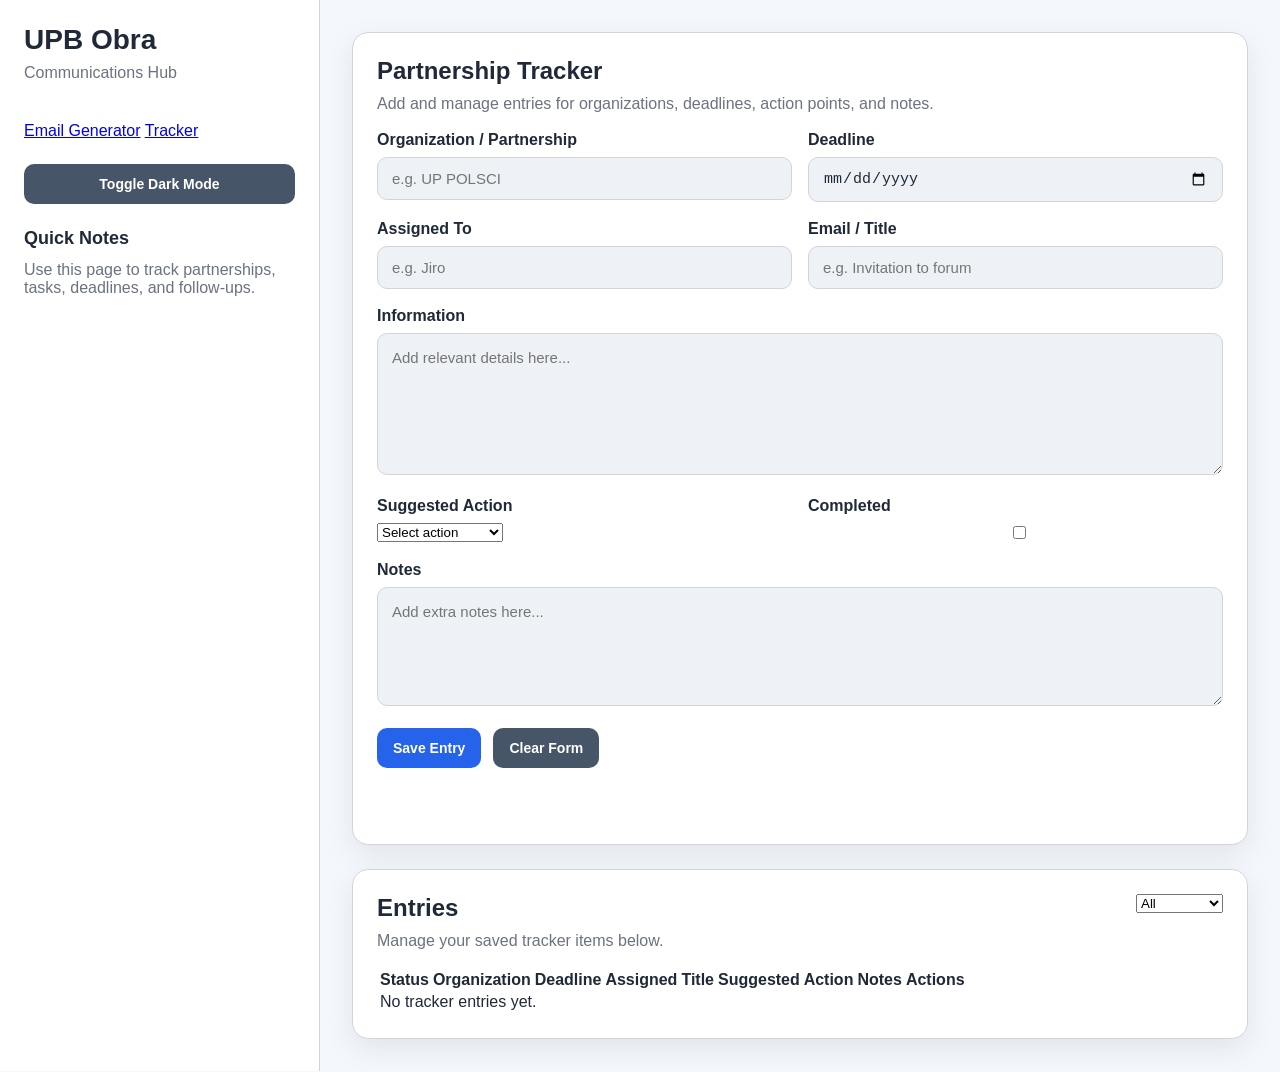
==== tracker.html @ f535147c "Create tracker.html" ====
<!DOCTYPE html>
<html lang="en">
<head>
  <meta charset="UTF-8" />
  <meta name="viewport" content="width=device-width, initial-scale=1.0" />
  <title>UPB Obra Tracker</title>
  <link rel="stylesheet" href="style.css" />
</head>
<body>
  <div class="app">
    <aside class="sidebar">
      <div>
        <h1>UPB Obra</h1>
        <p class="subtitle">Communications Hub</p>
      </div>

      <nav class="sidebar-nav">
        <a href="index.html" class="nav-link">Email Generator</a>
        <a href="tracker.html" class="nav-link active">Tracker</a>
      </nav>

      <div class="sidebar-section">
        <button id="themeToggle" class="secondary-btn full-width">Toggle Dark Mode</button>
      </div>

      <div class="sidebar-section">
        <h2>Quick Notes</h2>
        <p class="helper-text">
          Use this page to track partnerships, tasks, deadlines, and follow-ups.
        </p>
      </div>
    </aside>

    <main class="main-content">
      <section class="card">
        <div class="section-header">
          <div>
            <h2>Partnership Tracker</h2>
            <p class="helper-text">Add and manage entries for organizations, deadlines, action points, and notes.</p>
          </div>
        </div>

        <form id="trackerForm">
          <input type="hidden" id="entryId" />

          <div class="form-grid">
            <div class="form-group">
              <label for="organization">Organization / Partnership</label>
              <input type="text" id="organization" placeholder="e.g. UP POLSCI" />
            </div>

            <div class="form-group">
              <label for="deadline">Deadline</label>
              <input type="date" id="deadline" />
            </div>
          </div>

          <div class="form-grid">
            <div class="form-group">
              <label for="assignedTo">Assigned To</label>
              <input type="text" id="assignedTo" placeholder="e.g. Jiro" />
            </div>

            <div class="form-group">
              <label for="title">Email / Title</label>
              <input type="text" id="title" placeholder="e.g. Invitation to forum" />
            </div>
          </div>

          <div class="form-group">
            <label for="information">Information</label>
            <textarea id="information" rows="5" placeholder="Add relevant details here..."></textarea>
          </div>

          <div class="form-grid">
            <div class="form-group">
              <label for="action">Suggested Action</label>
              <select id="action">
                <option value="">Select action</option>
                <option value="Follow Up">Follow Up</option>
                <option value="Negotiate">Negotiate</option>
                <option value="Coordinate">Coordinate</option>
                <option value="Review">Review</option>
                <option value="Approve">Approve</option>
                <option value="Decline">Decline</option>
                <option value="Pending Decision">Pending Decision</option>
              </select>
            </div>

            <div class="form-group checkbox-group">
              <label for="completed">Completed</label>
              <input type="checkbox" id="completed" />
            </div>
          </div>

          <div class="form-group">
            <label for="notes">Notes</label>
            <textarea id="notes" rows="4" placeholder="Add extra notes here..."></textarea>
          </div>

          <div class="button-group">
            <button type="submit" class="primary-btn">Save Entry</button>
            <button type="button" id="resetFormBtn" class="secondary-btn">Clear Form</button>
          </div>
        </form>

        <p id="trackerStatusMessage" class="status-message"></p>
      </section>

      <section class="card">
        <div class="section-header">
          <div>
            <h2>Entries</h2>
            <p class="helper-text">Manage your saved tracker items below.</p>
          </div>

          <div class="button-group">
            <select id="filterStatus" class="filter-select">
              <option value="all">All</option>
              <option value="pending">Pending</option>
              <option value="completed">Completed</option>
            </select>
          </div>
        </div>

        <div class="table-wrap">
          <table class="tracker-table">
            <thead>
              <tr>
                <th>Status</th>
                <th>Organization</th>
                <th>Deadline</th>
                <th>Assigned</th>
                <th>Title</th>
                <th>Suggested Action</th>
                <th>Notes</th>
                <th>Actions</th>
              </tr>
            </thead>
            <tbody id="trackerTableBody">
              <tr>
                <td colspan="8" class="empty-cell">No tracker entries yet.</td>
              </tr>
            </tbody>
          </table>
        </div>
      </section>
    </main>
  </div>

  <script src="tracker.js"></script>
</body>
</html>
---- style.css ----
:root {
  --bg: #f4f7fb;
  --panel: #ffffff;
  --panel-2: #eef2f7;
  --text: #1f2937;
  --muted: #6b7280;
  --border: #d1d5db;
  --primary: #2563eb;
  --primary-hover: #1d4ed8;
  --warning: #dc2626;
  --warning-hover: #b91c1c;
  --secondary: #475569;
  --secondary-hover: #334155;
  --danger: #7f1d1d;
  --danger-hover: #991b1b;
  --success: #15803d;
  --shadow: 0 10px 30px rgba(0, 0, 0, 0.08);
}

body.dark {
  --bg: #0f172a;
  --panel: #111827;
  --panel-2: #1f2937;
  --text: #f3f4f6;
  --muted: #9ca3af;
  --border: #374151;
  --primary: #3b82f6;
  --primary-hover: #2563eb;
  --warning: #ef4444;
  --warning-hover: #dc2626;
  --secondary: #64748b;
  --secondary-hover: #475569;
  --danger: #b91c1c;
  --danger-hover: #991b1b;
  --success: #22c55e;
  --shadow: 0 10px 30px rgba(0, 0, 0, 0.35);
}

* {
  box-sizing: border-box;
}

body {
  margin: 0;
  font-family: Arial, sans-serif;
  background: var(--bg);
  color: var(--text);
}

.app {
  display: grid;
  grid-template-columns: 320px 1fr;
  min-height: 100vh;
}

.sidebar {
  background: var(--panel);
  border-right: 1px solid var(--border);
  padding: 24px;
  display: flex;
  flex-direction: column;
  gap: 24px;
}

.sidebar h1 {
  margin: 0;
  font-size: 28px;
}

.subtitle {
  margin-top: 8px;
  color: var(--muted);
}

.sidebar-section h2 {
  margin-top: 0;
  margin-bottom: 12px;
  font-size: 18px;
}

.main-content {
  padding: 32px;
  display: flex;
  flex-direction: column;
  gap: 24px;
}

.card {
  background: var(--panel);
  border: 1px solid var(--border);
  border-radius: 16px;
  padding: 24px;
  box-shadow: var(--shadow);
  max-width: 980px;
}

.card h2 {
  margin-top: 0;
  margin-bottom: 10px;
}

.form-grid {
  display: grid;
  grid-template-columns: 1fr 1fr;
  gap: 16px;
}

.form-group {
  margin-bottom: 18px;
}

label {
  display: block;
  font-weight: bold;
  margin-bottom: 8px;
}

input,
textarea {
  width: 100%;
  padding: 12px 14px;
  border: 1px solid var(--border);
  border-radius: 10px;
  background: var(--panel-2);
  color: var(--text);
  font-size: 15px;
}

textarea {
  resize: vertical;
  line-height: 1.55;
  font-family: inherit;
}

.button-group {
  display: flex;
  gap: 12px;
  flex-wrap: wrap;
}

button {
  border: none;
  border-radius: 10px;
  padding: 12px 16px;
  font-size: 14px;
  font-weight: bold;
  cursor: pointer;
  transition: 0.2s ease;
}

button:hover {
  transform: translateY(-1px);
}

.primary-btn {
  background: var(--primary);
  color: white;
}

.primary-btn:hover {
  background: var(--primary-hover);
}

.warning-btn {
  background: var(--warning);
  color: white;
}

.warning-btn:hover {
  background: var(--warning-hover);
}

.secondary-btn {
  background: var(--secondary);
  color: white;
}

.secondary-btn:hover {
  background: var(--secondary-hover);
}

.danger-btn {
  background: var(--danger);
  color: white;
}

.danger-btn:hover {
  background: var(--danger-hover);
}

.full-width {
  width: 100%;
}

.status-message {
  margin-top: 16px;
  color: var(--success);
  font-weight: bold;
  min-height: 20px;
}

.history-list {
  display: flex;
  flex-direction: column;
  gap: 10px;
  max-height: 420px;
  overflow-y: auto;
}

.history-item {
  background: var(--panel-2);
  border: 1px solid var(--border);
  border-radius: 10px;
  padding: 12px;
  cursor: pointer;
}

.history-item:hover {
  border-color: var(--primary);
}

.history-title {
  font-weight: bold;
  margin-bottom: 6px;
}

.history-meta {
  font-size: 13px;
  color: var(--muted);
}

.empty-text {
  color: var(--muted);
  margin: 0;
}

.helper-text {
  margin: 0;
  color: var(--muted);
}

.section-header {
  display: flex;
  justify-content: space-between;
  gap: 16px;
  align-items: flex-start;
  margin-bottom: 18px;
}

code {
  background: var(--panel-2);
  padding: 2px 6px;
  border-radius: 6px;
  border: 1px solid var(--border);
}

@media (max-width: 900px) {
  .app {
    grid-template-columns: 1fr;
  }

  .sidebar {
    border-right: none;
    border-bottom: 1px solid var(--border);
  }

  .main-content {
    padding: 20px;
  }

  .card {
    padding: 18px;
  }

  .form-grid {
    grid-template-columns: 1fr;
  }

  .section-header {
    flex-direction: column;
    align-items: stretch;
  }
}
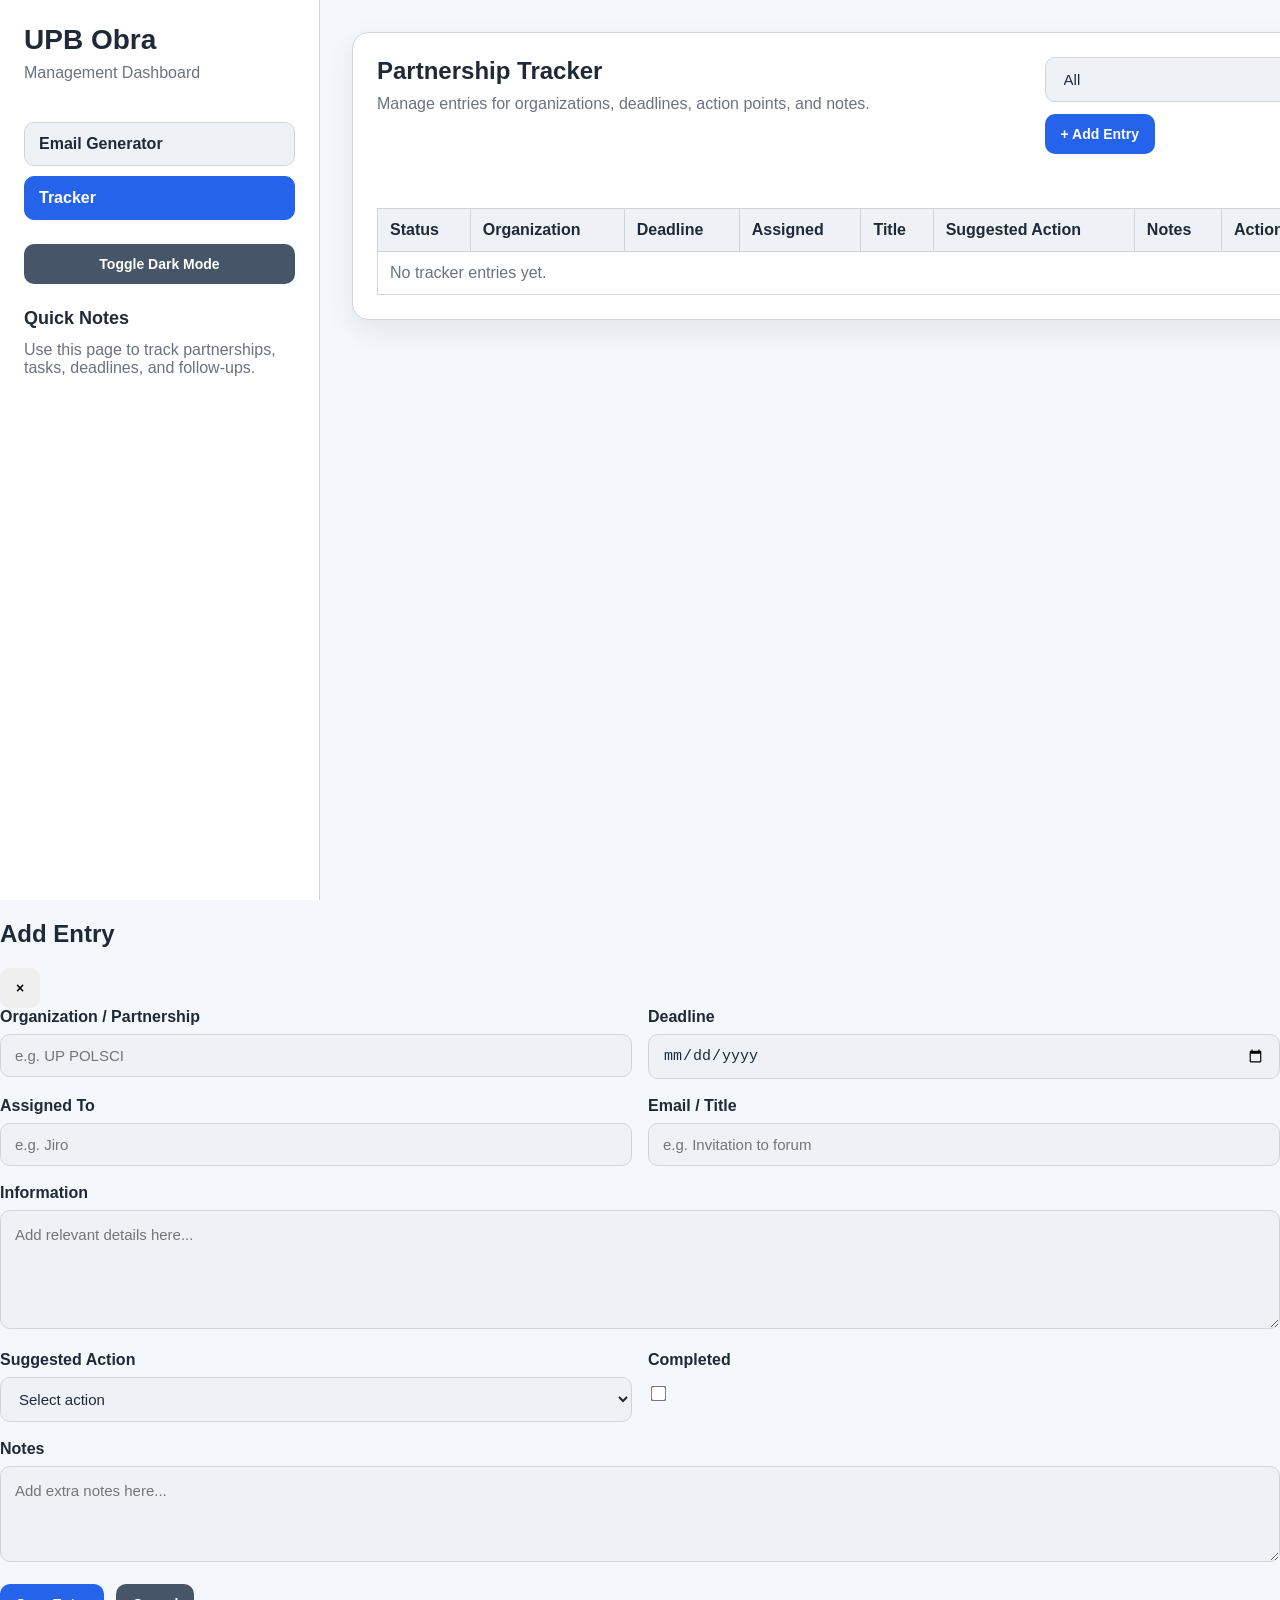
==== commit add6228e: "Update tracker.html" ====
--- a/tracker.html
+++ b/tracker.html
@@ -11,7 +11,7 @@
     <aside class="sidebar">
       <div>
         <h1>UPB Obra</h1>
-        <p class="subtitle">Communications Hub</p>
+        <p class="subtitle">Management Dashboard</p>
       </div>
 
       <nav class="sidebar-nav">
@@ -36,82 +36,7 @@
         <div class="section-header">
           <div>
             <h2>Partnership Tracker</h2>
-            <p class="helper-text">Add and manage entries for organizations, deadlines, action points, and notes.</p>
-          </div>
-        </div>
-
-        <form id="trackerForm">
-          <input type="hidden" id="entryId" />
-
-          <div class="form-grid">
-            <div class="form-group">
-              <label for="organization">Organization / Partnership</label>
-              <input type="text" id="organization" placeholder="e.g. UP POLSCI" />
-            </div>
-
-            <div class="form-group">
-              <label for="deadline">Deadline</label>
-              <input type="date" id="deadline" />
-            </div>
-          </div>
-
-          <div class="form-grid">
-            <div class="form-group">
-              <label for="assignedTo">Assigned To</label>
-              <input type="text" id="assignedTo" placeholder="e.g. Jiro" />
-            </div>
-
-            <div class="form-group">
-              <label for="title">Email / Title</label>
-              <input type="text" id="title" placeholder="e.g. Invitation to forum" />
-            </div>
-          </div>
-
-          <div class="form-group">
-            <label for="information">Information</label>
-            <textarea id="information" rows="5" placeholder="Add relevant details here..."></textarea>
-          </div>
-
-          <div class="form-grid">
-            <div class="form-group">
-              <label for="action">Suggested Action</label>
-              <select id="action">
-                <option value="">Select action</option>
-                <option value="Follow Up">Follow Up</option>
-                <option value="Negotiate">Negotiate</option>
-                <option value="Coordinate">Coordinate</option>
-                <option value="Review">Review</option>
-                <option value="Approve">Approve</option>
-                <option value="Decline">Decline</option>
-                <option value="Pending Decision">Pending Decision</option>
-              </select>
-            </div>
-
-            <div class="form-group checkbox-group">
-              <label for="completed">Completed</label>
-              <input type="checkbox" id="completed" />
-            </div>
-          </div>
-
-          <div class="form-group">
-            <label for="notes">Notes</label>
-            <textarea id="notes" rows="4" placeholder="Add extra notes here..."></textarea>
-          </div>
-
-          <div class="button-group">
-            <button type="submit" class="primary-btn">Save Entry</button>
-            <button type="button" id="resetFormBtn" class="secondary-btn">Clear Form</button>
-          </div>
-        </form>
-
-        <p id="trackerStatusMessage" class="status-message"></p>
-      </section>
-
-      <section class="card">
-        <div class="section-header">
-          <div>
-            <h2>Entries</h2>
-            <p class="helper-text">Manage your saved tracker items below.</p>
+            <p class="helper-text">Manage entries for organizations, deadlines, action points, and notes.</p>
           </div>
 
           <div class="button-group">
@@ -120,8 +45,11 @@
               <option value="pending">Pending</option>
               <option value="completed">Completed</option>
             </select>
+            <button id="openModalBtn" class="primary-btn">+ Add Entry</button>
           </div>
         </div>
+
+        <p id="trackerStatusMessage" class="status-message"></p>
 
         <div class="table-wrap">
           <table class="tracker-table">
@@ -148,6 +76,79 @@
     </main>
   </div>
 
+  <div id="entryModal" class="modal-overlay hidden">
+    <div class="modal">
+      <div class="modal-header">
+        <h2 id="modalTitle">Add Entry</h2>
+        <button id="closeModalBtn" class="close-btn">&times;</button>
+      </div>
+
+      <form id="trackerForm">
+        <input type="hidden" id="entryId" />
+
+        <div class="form-grid">
+          <div class="form-group">
+            <label for="organization">Organization / Partnership</label>
+            <input type="text" id="organization" placeholder="e.g. UP POLSCI" />
+          </div>
+
+          <div class="form-group">
+            <label for="deadline">Deadline</label>
+            <input type="date" id="deadline" />
+          </div>
+        </div>
+
+        <div class="form-grid">
+          <div class="form-group">
+            <label for="assignedTo">Assigned To</label>
+            <input type="text" id="assignedTo" placeholder="e.g. Jiro" />
+          </div>
+
+          <div class="form-group">
+            <label for="title">Email / Title</label>
+            <input type="text" id="title" placeholder="e.g. Invitation to forum" />
+          </div>
+        </div>
+
+        <div class="form-group">
+          <label for="information">Information</label>
+          <textarea id="information" rows="4" placeholder="Add relevant details here..."></textarea>
+        </div>
+
+        <div class="form-grid">
+          <div class="form-group">
+            <label for="action">Suggested Action</label>
+            <select id="action">
+              <option value="">Select action</option>
+              <option value="Follow Up">Follow Up</option>
+              <option value="Negotiate">Negotiate</option>
+              <option value="Coordinate">Coordinate</option>
+              <option value="Review">Review</option>
+              <option value="Approve">Approve</option>
+              <option value="Decline">Decline</option>
+              <option value="Pending Decision">Pending Decision</option>
+            </select>
+          </div>
+
+          <div class="form-group checkbox-group">
+            <label for="completed">Completed</label>
+            <input type="checkbox" id="completed" />
+          </div>
+        </div>
+
+        <div class="form-group">
+          <label for="notes">Notes</label>
+          <textarea id="notes" rows="3" placeholder="Add extra notes here..."></textarea>
+        </div>
+
+        <div class="button-group">
+          <button type="submit" class="primary-btn">Save Entry</button>
+          <button type="button" id="cancelModalBtn" class="secondary-btn">Cancel</button>
+        </div>
+      </form>
+    </div>
+  </div>
+
   <script src="tracker.js"></script>
 </body>
 </html>
--- a/style.css
+++ b/style.css
@@ -78,6 +78,28 @@
   font-size: 18px;
 }
 
+.sidebar-nav {
+  display: flex;
+  flex-direction: column;
+  gap: 10px;
+}
+
+.nav-link {
+  text-decoration: none;
+  color: var(--text);
+  background: var(--panel-2);
+  border: 1px solid var(--border);
+  padding: 12px 14px;
+  border-radius: 10px;
+  font-weight: bold;
+}
+
+.nav-link.active {
+  background: var(--primary);
+  color: white;
+  border-color: var(--primary);
+}
+
 .main-content {
   padding: 32px;
   display: flex;
@@ -91,7 +113,7 @@
   border-radius: 16px;
   padding: 24px;
   box-shadow: var(--shadow);
-  max-width: 980px;
+  max-width: 1200px;
 }
 
 .card h2 {
@@ -116,7 +138,8 @@
 }
 
 input,
-textarea {
+textarea,
+select {
   width: 100%;
   padding: 12px 14px;
   border: 1px solid var(--border);
@@ -130,6 +153,12 @@
   resize: vertical;
   line-height: 1.55;
   font-family: inherit;
+}
+
+.checkbox-group input {
+  width: auto;
+  transform: scale(1.2);
+  margin-top: 10px;
 }
 
 .button-group {
@@ -229,14 +258,10 @@
   color: var(--muted);
 }
 
-.empty-text {
+.empty-text,
+.helper-text {
   color: var(--muted);
   margin: 0;
-}
-
-.helper-text {
-  margin: 0;
-  color: var(--muted);
 }
 
 .section-header {
@@ -254,6 +279,66 @@
   border: 1px solid var(--border);
 }
 
+.filter-select {
+  min-width: 160px;
+}
+
+.table-wrap {
+  overflow-x: auto;
+}
+
+.tracker-table {
+  width: 100%;
+  border-collapse: collapse;
+  min-width: 950px;
+}
+
+.tracker-table th,
+.tracker-table td {
+  border: 1px solid var(--border);
+  padding: 12px;
+  vertical-align: top;
+  text-align: left;
+}
+
+.tracker-table th {
+  background: var(--panel-2);
+}
+
+.empty-cell {
+  text-align: center;
+  color: var(--muted);
+}
+
+.status-badge {
+  display: inline-block;
+  padding: 6px 10px;
+  border-radius: 999px;
+  font-size: 12px;
+  font-weight: bold;
+  background: var(--panel-2);
+  border: 1px solid var(--border);
+}
+
+.status-completed {
+  color: #166534;
+}
+
+.status-pending {
+  color: #92400e;
+}
+
+.table-actions {
+  display: flex;
+  gap: 8px;
+  flex-wrap: wrap;
+}
+
+.small-btn {
+  padding: 8px 10px;
+  font-size: 12px;
+}
+
 @media (max-width: 900px) {
   .app {
     grid-template-columns: 1fr;
